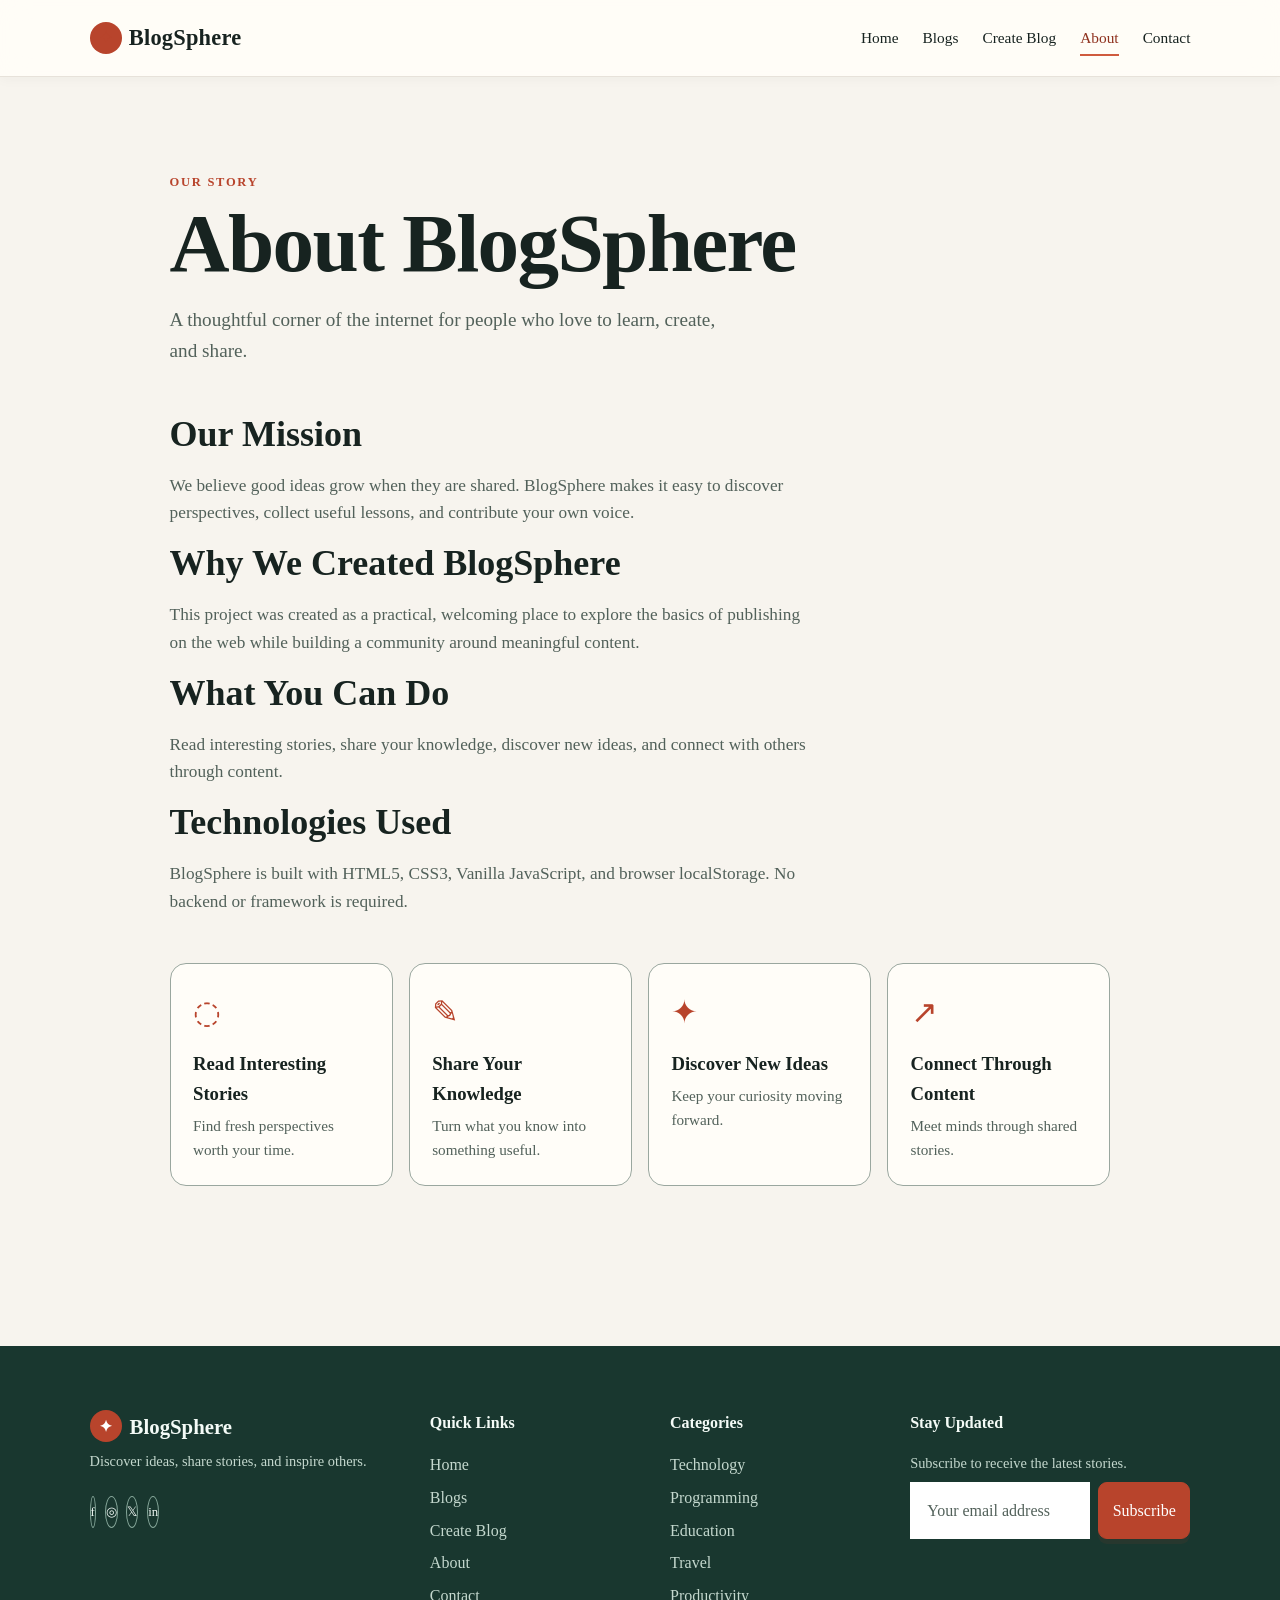
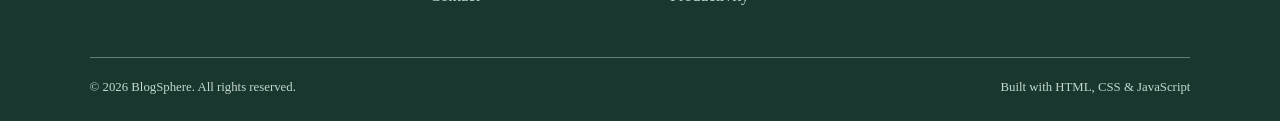
==== about.html @ 690f80d4 "1project" ====
<!doctype html>
<html lang="en">
  <head>
    <meta charset="UTF-8" />
    <meta
      name="viewport"
      content="width=device-width, initial-scale=1.0"
    />
    <title>About | BlogSphere</title>
    <link
      rel="stylesheet"
      href="css/style.css"
    />
  </head>
  <body>
    <header class="site-header">
      <a class="brand" href="index.html"
        ><span class="brand-mark"
          >✦</span
        >
        BlogSphere</a
      ><button
        class="menu-toggle"
        aria-label="Open navigation"
        aria-expanded="false"
      >
        ☰
      </button>
      <nav
        class="site-nav"
        aria-label="Main navigation"
      >
        <a href="index.html">Home</a
        ><a href="blogs.html">Blogs</a
        ><a href="create-blog.html"
          >Create Blog</a
        ><a
          class="active"
          href="about.html"
          >About</a
        ><a href="contact.html"
          >Contact</a
        >
      </nav>
    </header>
    <main class="page-content">
      <p class="eyebrow">Our story</p>
      <h1>About BlogSphere</h1>
      <p class="intro">
        A thoughtful corner of the
        internet for people who love to
        learn, create, and share.
      </p>
      <div class="about-copy">
        <h2>Our Mission</h2>
        <p>
          We believe good ideas grow
          when they are shared.
          BlogSphere makes it easy to
          discover perspectives, collect
          useful lessons, and contribute
          your own voice.
        </p>
        <h2>
          Why We Created BlogSphere
        </h2>
        <p>
          This project was created as a
          practical, welcoming place to
          explore the basics of
          publishing on the web while
          building a community around
          meaningful content.
        </p>
        <h2>What You Can Do</h2>
        <p>
          Read interesting stories,
          share your knowledge, discover
          new ideas, and connect with
          others through content.
        </p>
        <h2>Technologies Used</h2>
        <p>
          BlogSphere is built with
          HTML5, CSS3, Vanilla
          JavaScript, and browser
          localStorage. No backend or
          framework is required.
        </p>
      </div>
      <div class="feature-grid">
        <article class="feature-card">
          <span>◌</span>
          <h3>
            Read Interesting Stories
          </h3>
          <p>
            Find fresh perspectives
            worth your time.
          </p>
        </article>
        <article class="feature-card">
          <span>✎</span>
          <h3>Share Your Knowledge</h3>
          <p>
            Turn what you know into
            something useful.
          </p>
        </article>
        <article class="feature-card">
          <span>✦</span>
          <h3>Discover New Ideas</h3>
          <p>
            Keep your curiosity moving
            forward.
          </p>
        </article>
        <article class="feature-card">
          <span>↗</span>
          <h3>
            Connect Through Content
          </h3>
          <p>
            Meet minds through shared
            stories.
          </p>
        </article>
      </div>
    </main>
    <footer class="site-footer">
      <div class="footer-grid">
        <div>
          <a
            class="footer-brand"
            href="index.html"
            ><span>✦</span>
            BlogSphere</a
          >
          <p>
            Discover ideas, share
            stories, and inspire others.
          </p>
          <div class="social-links">
            <a
              href="#"
              aria-label="Facebook"
              >f</a
            ><a
              href="#"
              aria-label="Instagram"
              >◎</a
            ><a
              href="#"
              aria-label="Twitter"
              >𝕏</a
            ><a
              href="#"
              aria-label="LinkedIn"
              >in</a
            >
          </div>
        </div>
        <div>
          <h3>Quick Links</h3>
          <a href="index.html">Home</a
          ><a href="blogs.html">Blogs</a
          ><a href="create-blog.html"
            >Create Blog</a
          ><a href="about.html">About</a
          ><a href="contact.html"
            >Contact</a
          >
        </div>
        <div>
          <h3>Categories</h3>
          <a
            href="blogs.html?category=Technology"
            >Technology</a
          ><a
            href="blogs.html?category=Programming"
            >Programming</a
          ><a
            href="blogs.html?category=Education"
            >Education</a
          ><a
            href="blogs.html?category=Travel"
            >Travel</a
          ><a
            href="blogs.html?category=Productivity"
            >Productivity</a
          >
        </div>
        <div>
          <h3>Stay Updated</h3>
          <p>
            Subscribe to receive the
            latest stories.
          </p>
          <form class="newsletter-form">
            <input
              type="email"
              placeholder="Your email address"
              aria-label="Email address"
              required
            /><button
              class="button"
              type="submit"
            >
              Subscribe</button
            ><small
              class="newsletter-message"
            ></small>
          </form>
        </div>
      </div>
      <div class="footer-bottom">
        <span
          >© 2026 BlogSphere. All
          rights reserved.</span
        ><span
          >Built with HTML, CSS &
          JavaScript</span
        >
      </div>
    </footer>
    <script src="js/main.js"></script>
  </body>
</html>
---- css/style.css ----
:root {
  --ink: #18211f;
  --muted: #68736e;
  --paper: #f4f0e8;
  --card: #fffdf8;
  --accent: #cf5b3e;
  --sage: #dce5d8;
  --line: #d9d6cd;
}
* {
  box-sizing: border-box;
}
body {
  margin: 0;
  color: var(--ink);
  background: var(--paper);
  font-family: Georgia, "Times New Roman", serif;
  line-height: 1.6;
}
.site-header {
  display: flex;
  align-items: center;
  justify-content: space-between;
  gap: 2rem;
  padding: 1.35rem 7vw;
  border-bottom: 1px solid var(--line);
  background: rgba(255, 253, 248, 0.7);
}
.brand {
  color: var(--ink);
  font-size: 1.35rem;
  font-weight: 700;
  text-decoration: none;
}
.brand span,
.eyebrow,
.category {
  color: var(--accent);
}
.site-nav {
  display: flex;
  align-items: center;
  gap: 1.35rem;
}
.site-nav a,
.site-footer a,
.text-link {
  color: var(--ink);
  text-decoration: none;
}
.site-nav a:hover,
.site-nav .active,
.text-link:hover {
  color: var(--accent);
}
.menu-toggle {
  display: none;
  border: 0;
  color: var(--ink);
  background: transparent;
  font-size: 1.5rem;
  cursor: pointer;
}
.page-content {
  max-width: 1120px;
  margin: 0 auto;
  padding: 6rem 7vw;
}
.hero {
  display: grid;
  grid-template-columns: 1fr 240px;
  align-items: end;
  min-height: 580px;
  padding-top: 8rem;
  background: radial-gradient(circle at 85% 25%, var(--sage), transparent 26%);
}
.eyebrow {
  margin: 0 0 0.7rem;
  font-size: 0.78rem;
  font-weight: 700;
  letter-spacing: 0.14em;
  text-transform: uppercase;
}
h1 {
  max-width: 750px;
  margin: 0.25rem 0 1.25rem;
  font-size: 5.5rem;
  line-height: 0.92;
}
h1 em {
  color: var(--accent);
  font-weight: 400;
}
h2 {
  margin: 0.25rem 0 1rem;
  font-size: 2.25rem;
  line-height: 1.1;
}
p {
  color: var(--muted);
  font-size: 1.08rem;
}
.hero-copy,
.intro {
  max-width: 570px;
  font-size: 1.25rem;
}
.button-row {
  display: flex;
  flex-wrap: wrap;
  gap: 0.8rem;
  margin-top: 2rem;
}
.button {
  display: inline-block;
  border: 1px solid var(--accent);
  padding: 0.72rem 1.1rem;
  color: #fff;
  background: var(--accent);
  font: inherit;
  text-decoration: none;
  cursor: pointer;
}
.button:hover {
  background: #ae472e;
}
.button-light {
  color: var(--accent);
  background: transparent;
}
.button-light:hover {
  color: #fff;
}
.hero-note {
  align-self: center;
  padding: 1.5rem;
  border-left: 1px solid var(--accent);
}
.hero-note span {
  color: var(--accent);
  font-size: 0.8rem;
}
.hero-note p {
  margin: 0.5rem 0 0;
  color: var(--ink);
  font-size: 1.25rem;
}
.section {
  padding-top: 3rem;
}
.section-heading {
  display: flex;
  align-items: end;
  justify-content: space-between;
  gap: 1rem;
  margin-bottom: 2rem;
}
.card-grid {
  display: grid;
  grid-template-columns: repeat(3, 1fr);
  gap: 1.2rem;
}
.blog-card {
  display: flex;
  min-height: 310px;
  flex-direction: column;
  background: var(--card);
  border: 1px solid var(--line);
}
.card-image {
  width: 100%;
  height: 150px;
  object-fit: cover;
}
.card-body {
  display: flex;
  flex: 1;
  flex-direction: column;
  padding: 1.35rem;
}
.category {
  font-size: 0.75rem;
  font-weight: 700;
  letter-spacing: 0.1em;
  text-transform: uppercase;
}
.blog-card h2 {
  margin: 0.55rem 0 0.35rem;
  font-size: 1.55rem;
}
.blog-card p {
  margin: 0 0 1rem;
  font-size: 1rem;
}
.card-meta {
  display: flex;
  justify-content: space-between;
  gap: 0.75rem;
  margin-top: auto;
  padding-top: 1rem;
  color: var(--muted);
  font-size: 0.88rem;
}
.card-actions {
  display: flex;
  align-items: center;
  justify-content: space-between;
  margin-top: 1rem;
}
.delete-button {
  border: 0;
  color: var(--accent);
  background: transparent;
  font: inherit;
  cursor: pointer;
}
.form {
  display: grid;
  gap: 0.5rem;
  max-width: 650px;
  margin-top: 2rem;
}
input,
textarea {
  width: 100%;
  margin-bottom: 1rem;
  padding: 0.85rem;
  border: 1px solid var(--line);
  border-radius: 0;
  background: var(--card);
  color: var(--ink);
  font: inherit;
}
input:focus,
textarea:focus {
  outline: 2px solid var(--accent);
  outline-offset: 2px;
}
.form-message {
  min-height: 1.6rem;
  margin: 0;
  font-size: 0.95rem;
}
.success {
  color: #47724c;
}
.error {
  color: #b23c2e;
}
.empty-state {
  grid-column: 1 / -1;
  padding: 2rem;
  background: var(--card);
}
.about-copy {
  max-width: 650px;
  margin-top: 4rem;
}
.detail-page {
  max-width: 800px;
}
.detail-image {
  width: 100%;
  max-height: 420px;
  object-fit: cover;
  margin-bottom: 2rem;
}
.detail-content {
  max-width: 680px;
  margin: 3rem 0;
  font-size: 1.25rem;
}
.site-footer {

  border-top: 1px solid var(--line);
}
.site-footer p {
  margin: 0;
  font-size: 0.9rem;
}
@media (max-width: 700px) {
  .site-header {
    position: relative;
    flex-wrap: wrap;
  }
  .menu-toggle {
    display: block;
  }
  .site-nav {
    display: none;
    width: 100%;
    flex-direction: column;
    align-items: flex-start;
    padding-top: 1rem;
  }
  .site-nav.open {
    display: flex;
  }
  .hero {
    grid-template-columns: 1fr;
    min-height: auto;
    padding-top: 5rem;
  }
  .hero-note {
    margin-top: 4rem;
  }
  .card-grid {
    grid-template-columns: 1fr;
  }
  .page-content {
    padding: 4.5rem 7vw;
  }
  h1 {
    font-size: 3.2rem;
  }
  .section-heading {
    align-items: flex-start;
    flex-direction: column;
  }
  .site-footer {
    align-items: flex-start;
    flex-direction: column;
    gap: 0.5rem;
  }
}

/* BlogSphere design layer */
:root {
  --primary-color: #d26043;
  --secondary-color: #dce8df;
  --background-color: #f7f4ee;
  --text-color: #172320;
  --muted-color: #738079;
  --border-color: #e1ddd4;
  --card-shadow: 0 18px 50px rgba(27, 43, 36, 0.1);
  --border-radius: 16px;
}
html {
  scroll-behavior: smooth;
}
body {
  min-width: 320px;
  color: var(--text-color);
  background: var(--background-color);
  font-family: Georgia, "Times New Roman", serif;
}
a,
button,
input,
textarea,
select {
  transition:
    color 0.2s ease,
    background-color 0.2s ease,
    border-color 0.2s ease,
    box-shadow 0.2s ease,
    transform 0.2s ease;
}
.site-header {
  position: sticky;
  top: 0;
  z-index: 10;
  padding: 1rem 7vw;
  border-bottom: 1px solid rgba(225, 221, 212, 0.8);
  background: rgba(255, 253, 248, 0.86);
  box-shadow: 0 4px 22px rgba(27, 43, 36, 0.06);
  backdrop-filter: blur(14px);
}
.brand {
  display: inline-flex;
  align-items: center;
  gap: 0.45rem;
  font-size: 1.35rem;
  letter-spacing: 0.01em;
}
.brand-mark,
.footer-brand span {
  display: inline-grid;
  width: 2rem;
  height: 2rem;
  place-items: center;
  border-radius: 50%;
  color: #fff;
  background: var(--primary-color);
  font-size: 1rem;
}
.site-nav {
  gap: 1.5rem;
}
.site-nav a {
  position: relative;
  padding: 0.45rem 0;
  font-size: 0.94rem;
}
.site-nav a::after {
  position: absolute;
  right: 0;
  bottom: 0;
  left: 0;
  height: 2px;
  content: "";
  background: var(--primary-color);
  transform: scaleX(0);
  transform-origin: right;
  transition: transform 0.2s ease;
}
.site-nav a:hover::after,
.site-nav a.active::after {
  transform: scaleX(1);
  transform-origin: left;
}
.site-nav a:hover,
.site-nav a.active,
.text-link:hover {
  color: var(--primary-color);
}
.menu-toggle {
  border: 1px solid var(--border-color);
  border-radius: 9px;
  padding: 0.4rem 0.65rem;
}
.menu-toggle:hover {
  border-color: var(--primary-color);
  color: var(--primary-color);
}
.hero {
  position: relative;
  grid-template-columns: minmax(0, 1.1fr) minmax(260px, 0.9fr);
  min-height: 650px;
  overflow: hidden;
  background: linear-gradient(125deg, #e9f0e7 0%, #f7f4ee 58%, #f1dfd3 100%);
}
.hero::before,
.hero::after {
  position: absolute;
  border-radius: 50%;
  content: "";
  pointer-events: none;
}
.hero::before {
  top: 8%;
  right: 4%;
  width: 390px;
  height: 390px;
  border: 1px solid rgba(210, 96, 67, 0.25);
  animation: float 8s ease-in-out infinite;
}
.hero::after {
  right: 13%;
  bottom: -120px;
  width: 270px;
  height: 270px;
  background: rgba(220, 232, 223, 0.8);
}
.hero-copy-wrap,
.hero-art {
  position: relative;
  z-index: 1;
}
.eyebrow,
.category {
  color: var(--primary-color);
}
h1 {
  max-width: 780px;
  margin: 0.25rem 0 1.4rem;
  font-size: 5.2rem;
  line-height: 0.95;
  letter-spacing: -0.02em;
}
h1 em {
  color: var(--primary-color);
}
h2 {
  font-size: 2.25rem;
}
.hero-copy,
.intro {
  max-width: 570px;
  color: var(--muted-color);
  font-size: 1.2rem;
}
.button {
  border-radius: 9px;
  box-shadow: 0 5px 0 rgba(168, 66, 45, 0.12);
}
.button:hover,
.button:focus-visible {
  box-shadow: 0 10px 22px rgba(168, 66, 45, 0.2);
  transform: translateY(-3px);
}
.hero-art {
  display: grid;
  min-height: 390px;
  place-items: center;
}

.outer-circle-image {
  position: absolute;
  top: -285px;
  right: -60px;
  z-index: 0;
  width: 390px;
  height: 390px;
  border: 5px solid rgba(255, 253, 248, 0.8);
  border-radius: 50%;
  object-fit: cover;
  opacity: 0.95;
  box-shadow: 0 16px 35px rgba(27, 43, 36, 0.14);
}

.hero-slot {
  position: absolute;
  z-index: 0;
  border: 2px solid rgba(210, 96, 67, 0.35);
  border-radius: 50%;
  object-fit: cover;
  opacity: 0.9;
  box-shadow: 0 12px 30px rgba(27, 43, 36, 0.1);
}
.hero-slot-top {
  top: -8%;
  right: 4%;
  z-index: 1;
  width: 340px;
  height: 340px;
}
.hero-slot-center {
  top: 30%;
  left: 15%;
  width: 220px;
  height: 220px;
}
.hero-slot-side {
  top: 41%;
  right: -3%;
  width: 100px;
  height: 100px;
}
.hero-slot-bottom {
  right: 20%;
  bottom: -12%;
  width: 165px;
  height: 165px;
}
.art-orbit {
  position: absolute;
  width: 290px;
  height: 290px;
  border: 1px dashed rgba(210, 96, 67, 0.45);
  border-radius: 50%;
  animation: spin 24s linear infinite;
}

.art-orbit img {
  position: absolute;
  top: 50%;
  left: 50%;
  z-index: 1;
  width: 290px;
  height: 290px;
  border: 5px solid rgba(255, 253, 248, 0.85);
  border-radius: 50%;
  object-fit: cover;
  box-shadow: 0 16px 35px rgba(27, 43, 36, 0.2);
  transform: translate(-50%, -50%);
}

.art-orbit img:hover {
  filter: saturate(1.1);
}
.art-card {
    margin-right: -400px;
  display: flex;
  position: relative;
  z-index: 3;
  width: 230px;
  min-height: 270px;
  flex-direction: column;
  justify-content: space-between;
  padding: 1.5rem;
  border: 1px solid rgba(255, 255, 255, 0.8);
  border-radius: var(--border-radius);
  color: #fff;
  background: #23443b;
  box-shadow: var(--card-shadow);
  transform: translateX(-45px) rotate(5deg);
}
.art-card span {
  font-size: 2.5rem;
  color: #e9c36a;
}
.art-card strong {
  font-size: 1.8rem;
  line-height: 1.05;
}
.art-card small {
  color: #bdd0c6;
}
.section {
  padding-top: 4rem;
}
.section-heading {
  margin-bottom: 2.2rem;
}
.section-heading p {
  margin-top: 0.25rem;
}
.card-grid {
  gap: 1.5rem;
}
.blog-card {
  overflow: hidden;
  border: 1px solid var(--border-color);
  border-radius: var(--border-radius);
  box-shadow: 0 4px 0 rgba(39, 48, 43, 0.03);
}
.blog-card:hover {
  box-shadow: var(--card-shadow);
  transform: translateY(-6px);
}
.card-image {
  height: 165px;
}
.image-placeholder {
  display: grid;
  place-items: center;
  color: #fff;
  background: linear-gradient(135deg, #2d5d4f, #d26043);
  font-size: 2rem;
}
.card-body {
  padding: 1.5rem;
}
.blog-card h2 {
  margin: 0.6rem 0 0.45rem;
  font-size: 1.5rem;
}
.card-meta {
  border-top: 1px solid var(--border-color);
}
.card-actions {
  margin-top: 1.2rem;
}
.blog-tools {
  display: flex;
  align-items: center;
  gap: 0.8rem;
  margin: 2.5rem 0;
}
.blog-tools input,
.blog-tools select {
  width: auto;
  min-width: 210px;
  margin: 0;
}
.blog-tools strong {
  margin-left: auto;
  color: var(--muted-color);
  font-size: 0.9rem;
}
.form {
  max-width: 680px;
}
.form input,
.form textarea {
  border-radius: 9px;
  border-color: var(--border-color);
}
.form input:focus,
.form textarea:focus,
.blog-tools input:focus,
.blog-tools select:focus {
  border-color: var(--primary-color);
  box-shadow: 0 0 0 4px rgba(210, 96, 67, 0.12);
  outline: 0;
}
.editor-layout {
  display: grid;
  grid-template-columns: minmax(0, 1fr) minmax(260px, 0.7fr);
  align-items: start;
  gap: 3rem;
}
.preview-panel {
  position: sticky;
  top: 110px;
  padding: 1.5rem;
  border: 1px solid var(--border-color);
  border-radius: var(--border-radius);
  background: rgba(255, 253, 248, 0.65);
}
.preview-panel h2 {
  margin-top: 0;
  font-size: 1.6rem;
}
.preview-card {
  min-height: 240px;
}
.form-footer {
  display: flex;
  align-items: center;
  justify-content: space-between;
  gap: 1rem;
}
.form-footer small {
  color: var(--muted-color);
}
.about-copy {
  margin-top: 3rem;
}
.feature-grid {
  display: grid;
  grid-template-columns: repeat(4, 1fr);
  gap: 1rem;
  margin-top: 3rem;
}
.feature-card {
  padding: 1.4rem;
  border: 1px solid var(--border-color);
  border-radius: var(--border-radius);
  background: var(--surface);
}
.feature-card:hover {
  box-shadow: var(--card-shadow);
  transform: translateY(-4px);
}
.feature-card span {
  color: var(--primary-color);
  font-size: 2rem;
}
.feature-card h3 {
  margin: 0.7rem 0 0.3rem;
}
.feature-card p {
  margin: 0;
  font-size: 0.95rem;
}
.contact-layout {
  display: grid;
  grid-template-columns: 0.8fr 1.2fr;
  gap: 4rem;
  margin-top: 3rem;
}
.contact-info h2 {
  font-size: 1.7rem;
}
.contact-item {
  display: flex;
  align-items: center;
  gap: 1rem;
  margin-top: 1.5rem;
}
.contact-item > span {
  display: grid;
  width: 2.6rem;
  height: 2.6rem;
  place-items: center;
  border-radius: 50%;
  color: var(--primary-color);
  background: var(--secondary-color);
  font-size: 1.3rem;
}
.contact-item p {
  margin: 0.15rem 0 0;
  font-size: 0.95rem;
}
.site-footer {
  display: block;
  margin-top: 4rem;
  padding: 4rem 7vw 1.5rem;
  border: 0;
  color: #e7eee9;
  background: #19372f;
}
.site-footer p {
  color: #a9c0b5;
}
.footer-grid {
  display: grid;
  grid-template-columns: 1.5fr 1fr 1fr 1.4fr;
  gap: 2.5rem;
  max-width: 1120px;
  margin: 0 auto;
}
.footer-grid > div {
  display: flex;
  flex-direction: column;
  gap: 0.45rem;
}
.footer-brand {
  display: flex;
  align-items: center;
  gap: 0.5rem;
  color: #fff;
  font-size: 1.3rem;
  font-weight: 700;
  text-decoration: none;
}
.footer-grid h3 {
  margin: 0 0 0.6rem;
  color: #fff;
  font-size: 1rem;
}
.footer-grid a:not(.footer-brand) {
  width: fit-content;
  color: #b5c9be;
  text-decoration: none;
}
.footer-grid a:not(.footer-brand):hover {
  color: #fff;
  transform: translateX(3px);
}
.social-links {
  display: flex;
  gap: 0.55rem;
  margin-top: 1rem;
}
.social-links a {
  display: grid;
  width: 2rem;
  height: 2rem;
  place-items: center;
  border: 1px solid #638276;
  border-radius: 50%;
  color: #fff !important;
  font-size: 0.8rem;
}
.social-links a:hover {
  border-color: var(--primary-color);
  background: var(--primary-color);
  transform: translateY(-3px);
}
.newsletter-form {
  display: flex;
  flex-wrap: wrap;
  gap: 0.5rem;
}
.newsletter-form input {
  flex: 1 1 150px;
  margin: 0;
  border-color: #527268;
  color: #fff;
  background: #23483e;
}
.newsletter-form .button {
  padding: 0.65rem 0.85rem;
}
.newsletter-message {
  flex-basis: 100%;
  min-height: 1.3rem;
  color: #c3e2c8;
}
.footer-bottom {
  display: flex;
  justify-content: space-between;
  gap: 1rem;
  max-width: 1120px;
  margin: 3rem auto 0;
  padding-top: 1.2rem;
  border-top: 1px solid #3b5a50;
  color: #9db6aa;
  font-size: 0.8rem;
}
@keyframes float {
  50% {
    transform: translateY(-12px);
  }
}
@keyframes spin {
  to {
    transform: rotate(360deg);
  }
}
@media (max-width: 850px) {
  .card-grid {
    grid-template-columns: repeat(2, minmax(0, 1fr));
  }
  .editor-layout,
  .contact-layout {
    grid-template-columns: 1fr;
    gap: 2rem;
  }
  .preview-panel {
    position: static;
  }
  .feature-grid {
    grid-template-columns: repeat(2, 1fr);
  }
  .footer-grid {
    grid-template-columns: repeat(2, 1fr);
  }
}
@media (max-width: 700px) {
  .site-header {
    flex-wrap: wrap;
  }
  .site-nav {
    align-items: stretch;
    gap: 0;
    padding: 0.75rem 0 0;
  }
  .site-nav a {
    padding: 0.7rem 0;
    border-top: 1px solid var(--border-color);
  }
  .site-nav a::after {
    display: none;
  }
  .hero {
    grid-template-columns: 1fr;
    min-height: auto;
    padding-top: 5rem;
  }
  .hero-art {
    min-height: 330px;
  }
  .card-grid {
    grid-template-columns: 1fr;
  }
  .page-content {
    padding: 4.5rem 7vw;
  }
  h1 {
    font-size: 3.2rem;
  }
  .blog-tools {
    align-items: stretch;
    flex-direction: column;
  }
  .blog-tools input,
  .blog-tools select {
    width: 100%;
  }
  .blog-tools strong {
    margin-left: 0;
  }
  .feature-grid,
  .footer-grid {
    grid-template-columns: 1fr;
  }
  .footer-bottom {
    align-items: flex-start;
    flex-direction: column;
    margin-top: 2rem;
  }
}

/* Visual polish: these shared rules keep the layout simple while adding depth. */
html {
  scroll-behavior: smooth;
}
body {
  min-width: 320px;
  background: #f5f1e9;
}
a,
button,
input,
textarea {
  transition:
    color 0.2s ease,
    background-color 0.2s ease,
    border-color 0.2s ease,
    box-shadow 0.2s ease,
    transform 0.2s ease;
}
.site-header {
  position: relative;
  z-index: 2;
  padding: 1.25rem 7vw;
  background: rgba(255, 253, 248, 0.92);
  box-shadow: 0 2px 12px rgba(39, 48, 43, 0.04);
}
.brand {
  font-size: 1.4rem;
  letter-spacing: 0.01em;
}
.site-nav a {
  position: relative;
  padding: 0.35rem 0;
  font-size: 0.96rem;
}
.site-nav a::after {
  position: absolute;
  right: 0;
  bottom: 0;
  left: 0;
  height: 2px;
  content: "";
  background: var(--accent);
  transform: scaleX(0);
  transform-origin: right;
  transition: transform 0.2s ease;
}
.site-nav a:hover::after,
.site-nav a.active::after {
  transform: scaleX(1);
  transform-origin: left;
}
.menu-toggle {
  border: 1px solid var(--line);
  padding: 0.35rem 0.6rem;
}
.menu-toggle:hover,
.menu-toggle:focus-visible {
  border-color: var(--accent);
  color: var(--accent);
}
.hero {
  min-height: 590px;
  background: radial-gradient(circle at 86% 24%, var(--sage), transparent 27%);
}
h1,
h2,
p {
  overflow-wrap: anywhere;
}
.button {
  box-shadow: 0 5px 0 rgba(168, 66, 45, 0.1);
}
.button:hover,
.button:focus-visible {
  box-shadow: 0 8px 18px rgba(168, 66, 45, 0.18);
  transform: translateY(-2px);
}
.blog-card {
  overflow: hidden;
  box-shadow: 0 4px 0 rgba(39, 48, 43, 0.03);
}
.blog-card:hover {
  box-shadow: 0 18px 45px rgba(39, 48, 43, 0.1);
  transform: translateY(-5px);
}
.card-meta {
  border-top: 1px solid var(--line);
}
.delete-button:hover,
.delete-button:focus-visible {
  color: var(--accent-dark);
  text-decoration: underline;
}
label {
  color: var(--ink);
  font-size: 0.95rem;
  font-weight: 700;
}
input,
textarea {
  padding: 0.9rem 1rem;
}
input::placeholder,
textarea::placeholder {
  color: #929b95;
}
input:focus,
textarea:focus,
.button:focus-visible,
.text-link:focus-visible,
.delete-button:focus-visible {
  outline: 2px solid var(--accent);
  outline-offset: 3px;
}
.empty-state {
  border: 1px dashed var(--line);
  background: rgba(255, 253, 248, 0.6);
  text-align: center;
}
.site-footer {
  background: rgba(255, 253, 248, 0.45);
}

@media (max-width: 850px) and (min-width: 701px) {
  .card-grid {
    grid-template-columns: repeat(2, minmax(0, 1fr));
  }
}

@media (max-width: 700px) {
  .site-nav {
    align-items: stretch;
    gap: 0;
    padding: 0.75rem 0 0;
  }
  .site-nav a {
    padding: 0.7rem 0;
    border-top: 1px solid var(--line);
  }
  .site-nav a::after {
    display: none;
  }
  .hero {
    padding-top: 5rem;
  }
  .site-footer {
    gap: 0.5rem;
  }
}

/* Accessible final color tokens and component states. */
:root {
  --primary-color: #b8442c;
  --primary-dark: #8f321f;
  --background-color: #f7f4ee;
  --surface-color: #fffdf8;
  --text-primary: #172320;
  --text-secondary: #52615a;
  --text-muted: #5d6b64;
  --border-color: #9aa79f;
  --footer-background: #19372f;
  --footer-text: #f4fbf7;
  --footer-muted: #c4d8ce;
  --primary-color: #b8442c;
  --surface: #fffdf8;
}

body {
  color: var(--text-primary);
  background: var(--background-color);
}
p,
.hero-copy,
.intro,
.card-meta,
.form-footer small {
  color: var(--text-secondary);
}
.brand,
h1,
h2,
h3,
label,
.hero-note p {
  color: var(--text-primary);
}
.eyebrow,
.category,
.brand span,
.text-link,
.delete-button {
  color: var(--primary-color);
}
.site-nav a,
.site-footer a {
  color: var(--text-primary);
}
.site-nav a:hover,
.site-nav a.active,
.text-link:hover,
.delete-button:hover {
  color: var(--primary-dark);
}
.button {
  border-color: var(--primary-color);
  background: var(--primary-color);
}
.button:hover,
.button:focus-visible {
  border-color: var(--primary-dark);
  background: var(--primary-dark);
}
.button-light {
  color: var(--primary-color);
  background: transparent;
}
.button-light:hover,
.button-light:focus-visible {
  color: #fff;
  background: var(--primary-dark);
}
input,
textarea,
select {
  border-color: var(--border-color);
  color: var(--text-primary);
  background: var(--surface-color);
}
input::placeholder,
textarea::placeholder {
  color: var(--text-muted);
  opacity: 1;
}
input:focus,
textarea:focus,
select:focus,
.button:focus-visible,
.text-link:focus-visible,
.delete-button:focus-visible,
.menu-toggle:focus-visible {
  outline: 3px solid #e2a24e;
  outline-offset: 3px;
}
.site-footer {
  color: var(--footer-text);
  background: var(--footer-background);
}
.site-footer p,
.site-footer .footer-bottom {
  color: var(--footer-muted);
}
.site-footer h3,
.site-footer .footer-brand {
  color: var(--footer-text);
}
.site-footer a:not(.footer-brand) {
  color: var(--footer-muted);
}
.site-footer a:not(.footer-brand):hover {
  color: var(--footer-text);
}
.social-links a {
  color: var(--footer-text) !important;
  border-color: #86a79a;
}
.social-links a:hover {
  color: #fff !important;
  border-color: var(--primary-color);
  background: var(--primary-color);
}
.newsletter-form input {
  border-color: #fff;
  color: var(--text-primary);
  background: #fff;
}
.newsletter-form input::placeholder {
  color: var(--text-secondary);
}
.newsletter-message {
  color: #d5f2da;
}
.footer-bottom {
  border-color: #618277;
}
.card-meta {
  border-color: var(--border-color);
}

@media (max-width: 700px) {
  .site-nav a {
    color: var(--text-primary);
  }
  .site-nav a:hover,
  .site-nav a.active {
    color: var(--primary-dark);
  }
}
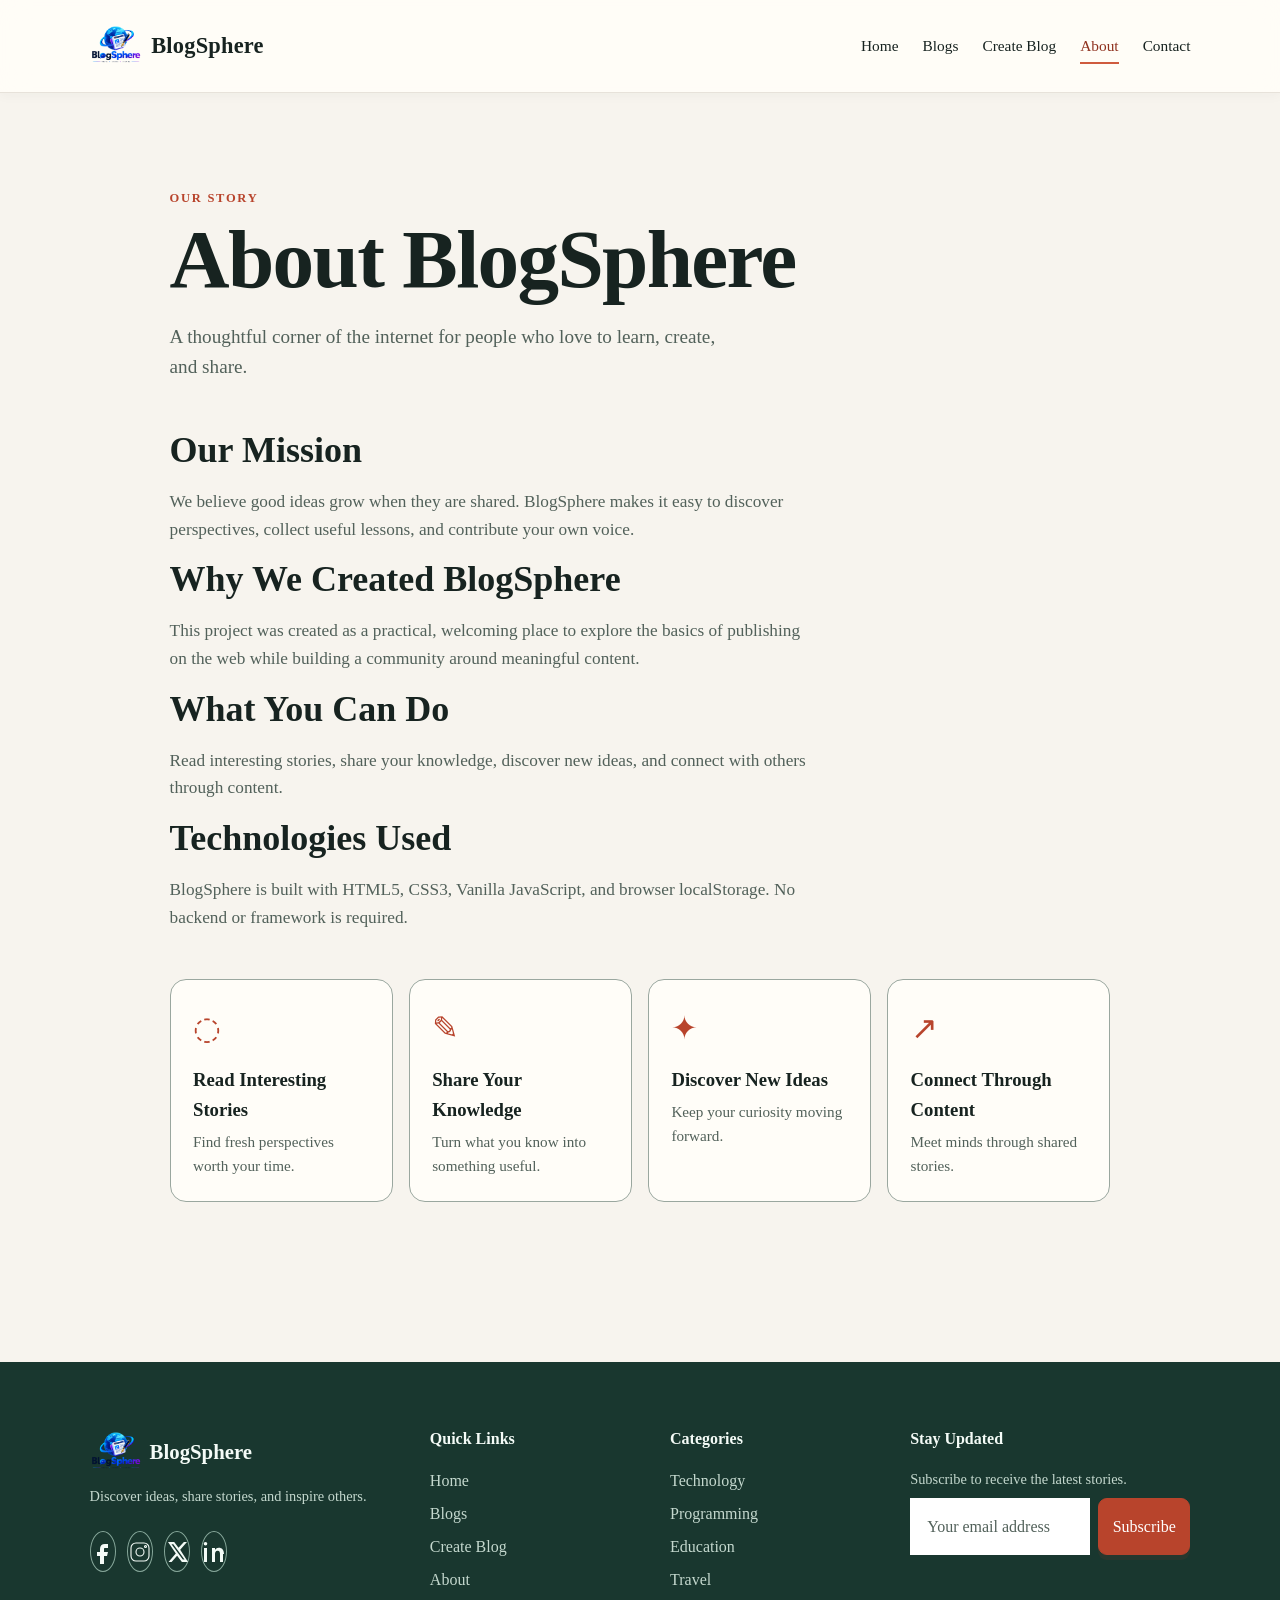
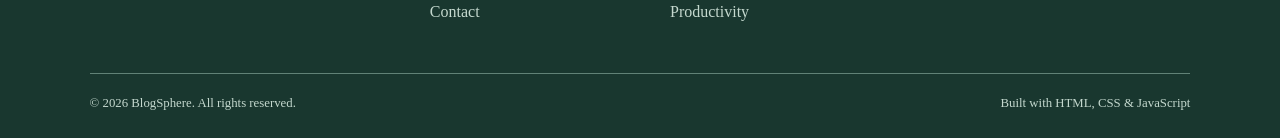
==== commit e5397e2b: "css cnage" ====
--- a/about.html
+++ b/about.html
@@ -16,7 +16,7 @@
     <header class="site-header">
       <a class="brand" href="index.html"
         ><span class="brand-mark"
-          >✦</span
+          ><img src="./images/image.png" alt="BlogSphere logo"></span
         >
         BlogSphere</a
       ><button
@@ -133,7 +133,7 @@
           <a
             class="footer-brand"
             href="index.html"
-            ><span>✦</span>
+            ><span><img src="./images/image.png" alt="BlogSphere logo"></span>
             BlogSphere</a
           >
           <p>
@@ -142,21 +142,21 @@
           </p>
           <div class="social-links">
             <a
-              href="#"
+              href="https://www.facebook.com/"
               aria-label="Facebook"
-              >f</a
+              ><svg viewBox="0 0 24 24" aria-hidden="true"><path d="M14 8h3V4h-3c-3.3 0-5 1.9-5 5v3H6v4h3v8h4v-8h3l1-4h-4V9c0-.7.3-1 1-1Z" /></svg></a
             ><a
-              href="#"
+              href="https://www.instagram.com/"
               aria-label="Instagram"
-              >◎</a
+              ><svg class="social-icon-outline" viewBox="0 0 24 24" aria-hidden="true"><rect x="3" y="3" width="18" height="18" rx="5" /><circle cx="12" cy="12" r="4" /><circle cx="17.5" cy="6.5" r="1" /></svg></a
             ><a
-              href="#"
+              href="https://x.com/"
               aria-label="Twitter"
-              >𝕏</a
+              ><svg viewBox="0 0 24 24" aria-hidden="true"><path d="M18.9 2H22l-6.8 7.8L23 22h-6.1l-4.8-6.3L6.6 22H3.5l7.3-8.4L3 2h6.2l4.3 5.7L18.9 2Zm-1.1 17.6h1.7L8.3 4.3H6.5l11.3 15.3Z" /></svg></a
             ><a
-              href="#"
+              href="https://www.linkedin.com/"
               aria-label="LinkedIn"
-              >in</a
+              ><svg viewBox="0 0 24 24" aria-hidden="true"><path d="M5 8H2V22H5V8ZM3.5 2A1.8 1.8 0 1 0 3.5 5.6 1.8 1.8 0 0 0 3.5 2ZM22 14c0-4.2-2.2-6.2-5.1-6.2-2.3 0-3.3 1.3-3.9 2.2V8H10V22h3v-7.4c0-2 .4-3.8 2.7-3.8 2.2 0 2.3 2.1 2.3 3.9V22h3V14Z" /></svg></a
             >
           </div>
         </div>
--- a/css/style.css
+++ b/css/style.css
@@ -369,11 +369,19 @@
 .brand {
   display: inline-flex;
   align-items: center;
-  gap: 0.45rem;
+  gap: 0.6rem;
   font-size: 1.35rem;
   letter-spacing: 0.01em;
 }
-.brand-mark,
+.brand-mark {
+  display: inline-grid;
+  width: 3.25rem;
+  height: 3.25rem;
+  place-items: center;
+  border-radius: 0;
+  background: transparent;
+  font-size: 1rem;
+}
 .footer-brand span {
   display: inline-grid;
   width: 2rem;
@@ -383,6 +391,12 @@
   color: #fff;
   background: var(--primary-color);
   font-size: 1rem;
+}
+.brand-mark img {
+  display: block;
+  width: 100%;
+  height: 100%;
+  object-fit: contain;
 }
 .site-nav {
   gap: 1.5rem;
@@ -796,6 +810,21 @@
   font-weight: 700;
   text-decoration: none;
 }
+.footer-brand span {
+  display: inline-flex;
+  width: 3.25rem;
+  height: 3.25rem;
+  align-items: center;
+  justify-content: center;
+  border-radius: 0;
+  background: transparent;
+}
+.footer-brand img {
+  display: block;
+  width: 100%;
+  height: 100%;
+  object-fit: contain;
+}
 .footer-grid h3 {
   margin: 0 0 0.6rem;
   color: #fff;
@@ -812,22 +841,34 @@
 }
 .social-links {
   display: flex;
-  gap: 0.55rem;
+  gap: 0.7rem;
   margin-top: 1rem;
 }
 .social-links a {
   display: grid;
-  width: 2rem;
-  height: 2rem;
+  width: 2.95rem;
+  height: 2.55rem;
   place-items: center;
   border: 1px solid #638276;
-  border-radius: 50%;
+  border-radius: 60%;
   color: #fff !important;
   font-size: 0.8rem;
+  gap: 20px;
+}
+.social-links svg {
+  width: 1.5rem;
+  height: 1.5rem;
+  fill: currentColor;
+  stroke: none;
+}
+.social-links .social-icon-outline {
+  fill: none;
+  stroke: currentColor;
+  stroke-width: 1.11;
 }
 .social-links a:hover {
-  border-color: var(--primary-color);
-  background: var(--primary-color);
+  /* border-color: var(--primary-color); */
+  /* background: var(--primary-color); */
   transform: translateY(-3px);
 }
 .newsletter-form {
